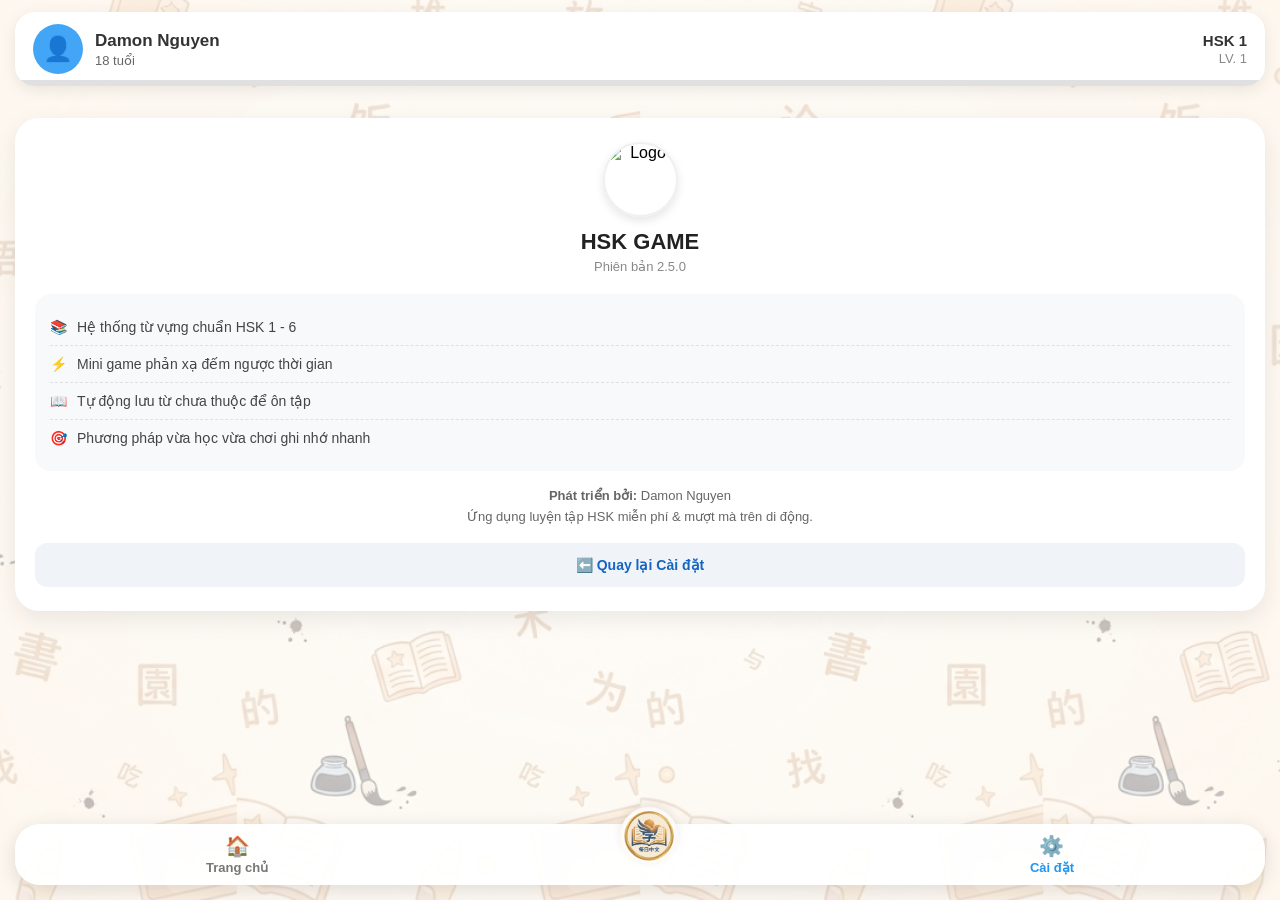
==== html/about.html @ dcf8053e "Add files via upload" ====
<!DOCTYPE html>
<html lang="vi">
<head>
    <meta charset="UTF-8">
    <meta name="viewport" content="width=device-width, initial-scale=1.0">
    <title>HSK Game - Giới Thiệu</title>
    <link rel="stylesheet" href="../css/style.css">
    <link rel="manifest" href="../manifest.json">
    <meta name="apple-mobile-web-app-capable" content="yes">
    <meta name="apple-mobile-web-app-status-bar-style" content="black-translucent">
    <meta name="apple-mobile-web-app-title" content="HSK Game">
    <link rel="apple-touch-icon" href="../pic/logo.png">
</head>
<body>

    <div class="header-fixed">
        <div class="profile">
            <div class="avatar">👤</div>
            <div class="info">
                <h3 id="playerName">Damon</h3>
                <p id="playerAge">23 tuổi</p>
            </div>
            <div class="player-status">
                <div id="currentHSK">HSK 4</div>
                <div id="playerRank">Đồng</div>
            </div>
        </div>
    </div>

    <div class="container">
        <div class="about-card">
            <div class="about-header">
                <img src="pic/logo.png" alt="Logo" class="about-logo">
                <h2 class="about-app-name">HSK GAME</h2>
                <p class="about-version">Phiên bản 2.5.0</p>
            </div>

            <div class="about-info-list">
                <div class="about-info-item">
                    <span>📚</span>
                    <span>Hệ thống từ vựng chuẩn HSK 1 - 6</span>
                </div>
                <div class="about-info-item">
                    <span>⚡</span>
                    <span>Mini game phản xạ đếm ngược thời gian</span>
                </div>
                <div class="about-info-item">
                    <span>📖</span>
                    <span>Tự động lưu từ chưa thuộc để ôn tập</span>
                </div>
                <div class="about-info-item">
                    <span>🎯</span>
                    <span>Phương pháp vừa học vừa chơi ghi nhớ nhanh</span>
                </div>
            </div>

            <div class="about-dev-info">
                <p><b>Phát triển bởi:</b> Damon Nguyen</p>
                <p>Ứng dụng luyện tập HSK miễn phí & mượt mà trên di động.</p>
            </div>

            <a href="setting.html" class="btn-about-link">⬅️ Quay lại Cài đặt</a>
        </div>
    </div>

    <div class="footer">
        <a href="../index.html" class="nav-btn">
            <span class="icon">🏠</span>
            Trang chủ
        </a>
        
        <a href="about.html" class="logo-btn">
            <img src="../pic/logo.png" alt="Logo">
        </a>

        <a href="setting.html" class="nav-btn active">
            <span class="icon">⚙️</span>
            Cài đặt
        </a>
    </div>

    <script src="../js/core.js"></script>
    <script src="../js/app.js"></script>
</body>
</html>
---- css/style.css ----
/* =========================================
   1. RESET & CẤU TRÚC CHUNG
   ========================================= */
* {
    margin: 0;
    padding: 0;
    box-sizing: border-box;
    font-family: Arial, sans-serif;
}

html, body {
    width: 100%;
    min-height: 100vh;
}

body {
    /* Đã sửa đường dẫn lùi 1 cấp để trỏ đúng vào thư mục pic/ */
    background-image: url("../pic/backgroundapp.png");
    background-size: cover;
    background-position: center;
    background-repeat: no-repeat;
    background-attachment: fixed;
}

.container {
    min-height: 100vh;
    padding: 0 15px;
    background: rgba(255, 255, 255, 0.65);
    padding-top: 118px; 
    padding-bottom: 100px;
}

.container.has-hsk {
    padding-top: 165px; 
}

/* =========================================
   2. HEADER & PROFILE 
   ========================================= */
.header-fixed {
    position: fixed;
    top: 12px; 
    left: 0;
    width: 100%;
    padding: 0 15px; 
    background: transparent; 
    z-index: 1000;
}

.profile {
    background: #ffffff;
    border-radius: 20px;
    padding: 12px 18px;
    display: flex;
    align-items: center;
    box-shadow: 0 4px 15px rgba(0, 0, 0, 0.08);
    width: 100%;
}

.avatar {
    width: 50px;
    height: 50px;
    border-radius: 50%;
    background: #42a5f5;
    display: flex;
    justify-content: center;
    align-items: center;
    font-size: 24px;
    color: white;
}

.info {
    flex: 1;
    margin-left: 12px;
}

.info h3 { font-size: 17px; color: #333; }
.info p { color: #666; font-size: 13px; margin-top: 2px; }
.player-status { text-align: right; }
#currentHSK { font-weight: bold; font-size: 15px; color: #333; }
#playerRank { color: #888; margin-top: 2px; font-size: 13px; }

/* =========================================
   3. THANH CHỌN HSK VUỐT NGANG
   ========================================= */
.hsk-fixed-wrapper {
    position: fixed;
    top: 92px; 
    left: 0;
    width: 100%;
    padding: 0 15px;
    background: transparent;
    z-index: 999;
}

.hsk-tabs {
    display: flex;
    overflow-x: auto;
    gap: 10px;
    padding-bottom: 5px;
}
.hsk-tabs::-webkit-scrollbar { display: none; }

.hsk-tab {
    min-width: 75px;
    text-align: center;
    padding: 8px 12px;
    border-radius: 20px;
    background: white;
    box-shadow: 0 2px 6px rgba(0, 0, 0, 0.1);
    font-weight: bold;
    flex-shrink: 0;
    color: #666;
    border: 1px solid #eee;
    font-size: 14px;
}
.active-tab { background: #42a5f5; color: white; border-color: #42a5f5; }
.locked-tab { opacity: 0.6; position: relative; }
.locked-tab::after { content: "🔒"; margin-left: 5px; }

/* =========================================
   4. THẺ CHỨC NĂNG TRANG CHỦ & GAME
   ========================================= */
.card {
    border-radius: 20px;
    padding: 20px;
    margin-bottom: 15px;
    color: white;
    font-size: 19px;
    font-weight: bold;
    box-shadow: 0 6px 15px rgba(0, 0, 0, 0.12);
    transition: transform 0.15s ease;
    text-decoration: none;
    display: block;
}
.card:active { transform: scale(0.97); }
.card span {
    display: block;
    margin-top: 4px;
    font-size: 13px;
    font-weight: normal;
    opacity: 0.9;
}

.blue { background: #42a5f5; }
.orange { background: #ffb74d; }
.green { background: #66bb6a; }
.purple { background: #ab47bc; }

/* =========================================
   5. TỪ VỰNG, ÔN TẬP & CÀI ĐẶT
   ========================================= */
.word-card {
    background: white;
    border-radius: 12px;
    padding: 12px;
    margin-bottom: 10px;
    box-shadow: 0 2px 5px rgba(0, 0, 0, 0.1);
}
.hanzi { font-size: 28px; font-weight: bold; }
.pinyin { color: #666; margin-top: 4px; }
.meaning { margin-top: 4px; }

.review-card {
    background: white;
    border-radius: 15px;
    padding: 15px;
    margin-bottom: 15px;
    box-shadow: 0 2px 8px rgba(0, 0, 0, 0.1);
}
.review-card h3 { font-size: 28px; margin-bottom: 5px; }

.dev-box {
    text-align: center;
    background: white;
    border-radius: 20px;
    padding: 20px;
    margin-top: 10px;
    box-shadow: 0 2px 8px rgba(0, 0, 0, 0.1);
}
.maintain-img { width: 160px; height: 160px; object-fit: contain; display: block; margin: 15px auto; }

/* =========================================
   6. FOOTER CỐ ĐỊNH & LOGO NỔI
   ========================================= */
.footer {
    position: fixed;
    left: 15px;
    right: 15px;
    bottom: 15px;
    background: rgba(255, 255, 255, 0.95);
    border-radius: 25px;
    display: flex;
    justify-content: space-around;
    align-items: center;
    padding: 10px 15px;
    box-shadow: 0 5px 20px rgba(0, 0, 0, 0.12);
    z-index: 1000;
}
.nav-btn {
    text-align: center;
    font-size: 13px;
    text-decoration: none;
    color: #777;
    display: flex;
    flex-direction: column;
    align-items: center;
    font-weight: bold;
}
.nav-btn .icon { font-size: 20px; margin-bottom: 2px; }
.nav-btn.active { color: #2196f3; }
.logo-btn {
    width: 58px;
    height: 58px;
    background: #ffffff;
    border-radius: 50%;
    display: flex;
    justify-content: center;
    align-items: center;
    margin-top: -38px; 
    box-shadow: 0 -4px 10px rgba(0, 0, 0, 0.08);
    border: 3px solid #fdfaf6;
    text-decoration: none;
}
.logo-btn img { width: 50px; height: 50px; border-radius: 50%; object-fit: cover; }

/* =========================================
   8. DÀNH RIÊNG CHO GAME CENTER
   ========================================= */
.game-banner {
    background: rgba(255, 255, 255, 0.9);
    border-radius: 20px;
    padding: 18px 20px;
    margin-bottom: 20px;
    box-shadow: 0 4px 15px rgba(0, 0, 0, 0.06);
    display: flex;
    align-items: center;
    justify-content: space-between;
    backdrop-filter: blur(5px);
}
.banner-text h2 { font-size: 18px; color: #222; display: flex; align-items: center; gap: 6px; }
.banner-text p { font-size: 13px; color: #666; margin-top: 4px; }
.banner-stat {
    background: #e3f2fd;
    color: #1976d2;
    padding: 8px 12px;
    border-radius: 12px;
    font-size: 12px;
    font-weight: bold;
    text-align: center;
    white-space: nowrap;
}

.game-item {
    position: relative;
    border-radius: 22px;
    padding: 20px;
    margin-bottom: 18px;
    color: white;
    box-shadow: 0 8px 20px rgba(0, 0, 0, 0.12);
    transition: all 0.2s ease;
    text-decoration: none;
    display: block;
    overflow: hidden;
}
.game-item:active { transform: scale(0.97); }

.game-badge {
    position: absolute;
    top: 15px;
    right: 15px;
    padding: 4px 10px;
    border-radius: 20px;
    font-size: 11px;
    font-weight: bold;
    letter-spacing: 0.5px;
    text-transform: uppercase;
}

/* Các loại Badge */
.badge-hot {
    background: #ff5252;
    color: white;
    box-shadow: 0 2px 8px rgba(255, 82, 82, 0.4);
    animation: pulse 1.8s infinite;
}
.badge-lock {
    background: rgba(0, 0, 0, 0.25);
    color: #fff;
    backdrop-filter: blur(4px);
}
.badge-new {
    background: #00e676;
    color: #000;
    box-shadow: 0 2px 10px rgba(0, 230, 118, 0.5);
    animation: pulse 1.8s infinite;
}
.badge-cyber {
    background: #00e5ff;
    color: #004d40;
    box-shadow: 0 2px 10px rgba(0, 229, 255, 0.5);
    animation: pulse 1.8s infinite;
}
.badge-danger {
    background: #d50000;
    color: white;
    box-shadow: 0 2px 10px rgba(213, 0, 0, 0.5);
    animation: pulse 2s infinite;
}

/* Sửa lỗi đè chữ: Đẩy tiêu đề cách xa thẻ Badge bên phải */
.game-header { 
    display: flex; 
    align-items: center; 
    gap: 12px; 
    margin-bottom: 8px; 
    padding-right: 105px; 
}
.game-icon { font-size: 32px; line-height: 1; }
.game-title { font-size: 20px; font-weight: bold; text-shadow: 0 2px 4px rgba(0,0,0,0.15); }
.game-desc { font-size: 13px; opacity: 0.92; line-height: 1.4; margin-bottom: 15px; padding-right: 20px; }

.game-action {
    display: inline-flex;
    align-items: center;
    gap: 6px;
    background: rgba(255, 255, 255, 0.25);
    padding: 8px 16px;
    border-radius: 12px;
    font-size: 13px;
    font-weight: bold;
    backdrop-filter: blur(4px);
    border: 1px solid rgba(255, 255, 255, 0.4);
}
.game-action.disabled { opacity: 0.7; }

/* Background các Game */
.bg-speed { background: linear-gradient(135deg, #2196f3 0%, #1565c0 100%); }
.bg-memory { background: linear-gradient(135deg, #ab47bc 0%, #7b1fa2 100%); opacity: 0.82; }
.bg-rain { background: linear-gradient(135deg, #26a69a 0%, #00695c 100%); opacity: 0.82; }
.bg-hunter { background: linear-gradient(135deg, #ff7043 0%, #d84315 100%); opacity: 0.82; }
.bg-assassin { 
    background: linear-gradient(135deg, #1a1a2e 0%, #b71c1c 100%); 
    border: 1px solid rgba(255, 255, 255, 0.1);
}
.assassin-btn {
    background: rgba(0, 0, 0, 0.3) !important;
    border: 1px solid rgba(255, 50, 50, 0.4) !important;
    color: #ffcccc !important;
}

@keyframes pulse {
    0% { transform: scale(1); }
    50% { transform: scale(1.08); }
    100% { transform: scale(1); }
}

/* =========================================
   9. GIAO DIỆN CHƠI GAME (game1.html & game2.html)
   ========================================= */
.setup-card {
    background: #ffffff;
    border-radius: 24px;
    padding: 22px 18px;
    box-shadow: 0 8px 25px rgba(0, 0, 0, 0.08);
}
.setup-header { text-align: center; margin-bottom: 20px; }
.setup-title {
    font-size: 22px;
    font-weight: bold;
    color: #1565c0;
    display: flex;
    align-items: center;
    justify-content: center;
    gap: 8px;
}
.setup-subtitle { font-size: 13px; color: #777; margin-top: 4px; }
.setup-group { margin-bottom: 18px; }
.setup-label {
    font-size: 14px;
    font-weight: bold;
    color: #444;
    margin-bottom: 8px;
    display: flex;
    align-items: center;
    gap: 6px;
}
.hsk-range-row { display: flex; align-items: center; gap: 10px; }
.hsk-range-row select {
    flex: 1; margin: 0; padding: 12px;
    border: 1px solid #e0e0e0; border-radius: 10px; background: #fdfdfd;
    font-size: 15px; font-weight: bold; color: #333;
    box-shadow: 0 2px 6px rgba(0,0,0,0.04);
}
.range-separator { font-size: 14px; font-weight: bold; color: #888; }
.setup-input-full {
    width: 100%; padding: 12px 15px;
    border: 1px solid #e0e0e0; border-radius: 10px; background: #fdfdfd;
    font-size: 15px; font-weight: bold; color: #333;
    box-shadow: 0 2px 6px rgba(0,0,0,0.04);
}
.mode-grid { display: flex; gap: 12px; }
.mode-card {
    flex: 1; background: #f8f9fa; border: 2px solid #e9ecef;
    border-radius: 18px; padding: 15px 10px; text-align: center;
    cursor: pointer; transition: all 0.2s ease;
}
.mode-card.active-easy {
    border-color: #4caf50 !important; background: #f1f8e9 !important;
    box-shadow: 0 4px 12px rgba(76, 175, 80, 0.15);
}
.mode-card.active-hard {
    border-color: #f44336 !important; background: #ffebee !important;
    box-shadow: 0 4px 12px rgba(244, 67, 54, 0.15);
}
.mode-card h4 { font-size: 15px; margin-bottom: 4px; }
.mode-card.easy-card h4 { color: #2e7d32; }
.mode-card.hard-card h4 { color: #c62828; }
.mode-card p { font-size: 11px; color: #777; margin-bottom: 8px; }
.mode-card select { width: 100%; padding: 8px; border: 1px solid #ddd; border-radius: 10px; font-size: 12px; margin: 0; background: #fff; }
/* Tùy chỉnh riêng cho ô chọn dạng đề ở Game 1 */
#gameModeType {
    cursor: pointer;
    font-weight: bold;
    color: #1565c0;
    background-color: #f0f4f8;
}

.btn-start-game {
    width: 100%; padding: 16px; border: none; border-radius: 16px;
    background: linear-gradient(135deg, #2196f3 0%, #1565c0 100%);
    color: white; font-size: 18px; font-weight: bold; letter-spacing: 0.5px;
    box-shadow: 0 6px 18px rgba(33, 150, 243, 0.35); cursor: pointer;
    transition: transform 0.15s ease; margin-top: 5px;
}
.btn-start-game:active { transform: scale(0.97); }

.game-play-box {
    background: #ffffff; border-radius: 24px; padding: 24px 18px;
    text-align: center; box-shadow: 0 8px 25px rgba(0, 0, 0, 0.08);
}
.timer-bar-container { background: #eee; height: 12px; border-radius: 6px; margin: 15px 0 8px 0; overflow: hidden; }
.timer-bar-fill { background: #4caf50; height: 100%; width: 100%; transition: width 1s linear; }
.hanzi-display { font-size: 58px; font-weight: bold; margin: 20px 0; color: #222; }

.options-grid { display: grid; grid-template-columns: 1fr 1fr; gap: 12px; }
.options-grid button {
    background: #fdfdfd; color: #333; border: 2px solid #e0e0e0;
    border-radius: 12px; padding: 16px 10px; font-size: 16px; font-weight: bold;
    transition: all 0.15s ease; box-shadow: 0 2px 6px rgba(0, 0, 0, 0.04);
}

.options-grid button:active { background: #e3f2fd; border-color: #2196f3; transform: scale(0.96); }

.btn-game-action {
    width: 100%; padding: 18px; font-size: 18px; font-weight: bold;
    border-radius: 16px; border: none; color: white; cursor: pointer;
    margin-bottom: 12px; transition: transform 0.15s;
}
.btn-game-action:active { transform: scale(0.97); }
.btn-replay { background: linear-gradient(135deg, #2196f3 0%, #1976d2 100%); box-shadow: 0 4px 15px rgba(33, 150, 243, 0.35); }
.btn-leave { background: linear-gradient(135deg, #ef5350 0%, #c62828 100%); box-shadow: 0 4px 15px rgba(239, 83, 80, 0.35); margin-bottom: 0; }

/* =========================================
   10. TRANG CÀI ĐẶT & GIỚI THIỆU 
   ========================================= */
.setting-card, .about-card { background: #ffffff; border-radius: 24px; padding: 24px 20px; box-shadow: 0 8px 25px rgba(0, 0, 0, 0.08); }
.setting-title, .about-title { font-size: 20px; font-weight: bold; color: #1565c0; text-align: center; margin-bottom: 20px; }
.setting-group { margin-bottom: 16px; }
.setting-group label { display: block; font-size: 14px; font-weight: bold; color: #444; margin-bottom: 6px; }
.setting-group input, .setting-group select {
    width: 100%; padding: 12px 15px; border: 1px solid #e0e0e0;
    border-radius: 10px; background: #fdfdfd; font-size: 15px;
    color: #333; box-sizing: border-box; box-shadow: 0 2px 6px rgba(0,0,0,0.04);
}
.btn-save-setting {
    width: 100%; padding: 16px; border: none; border-radius: 16px;
    background: linear-gradient(135deg, #4caf50 0%, #2e7d32 100%);
    color: white; font-size: 18px; font-weight: bold;
    box-shadow: 0 6px 18px rgba(76, 175, 80, 0.35); cursor: pointer; margin-top: 10px;
}
.btn-save-setting:active { transform: scale(0.97); }
.btn-about-link {
    display: block; width: 100%; padding: 14px; margin-top: 15px;
    border-radius: 12px; background: #f0f4f8; color: #1565c0;
    text-align: center; text-decoration: none; font-weight: bold;
    font-size: 14px; transition: background 0.2s;
}
.btn-about-link:active { background: #e1e8f0; }

.about-header { text-align: center; margin-bottom: 20px; }
.about-app-name { font-size: 22px; font-weight: bold; color: #222; margin-top: 10px; }
.about-version { font-size: 13px; color: #888; margin-top: 4px; }
.about-info-list { background: #f8f9fa; border-radius: 16px; padding: 15px; margin: 15px 0; }
.about-info-item { display: flex; align-items: center; gap: 10px; font-size: 14px; color: #444; padding: 10px 0; border-bottom: 1px dashed #e0e0e0; }
.about-info-item:last-child { border-bottom: none; }
.about-dev-info { text-align: center; font-size: 13px; color: #666; line-height: 1.6; margin-top: 15px; }
.about-logo { width: 75px !important; height: 75px !important; border-radius: 50%; object-fit: cover; display: block; margin: 0 auto 12px auto; box-shadow: 0 4px 10px rgba(0, 0, 0, 0.1); border: 2px solid #f0f0f0; }

/* =========================================
   11. TRANG ÔN TẬP (review.html)
   ========================================= */
.review-banner {
    background: rgba(255, 255, 255, 0.9); border-radius: 20px; padding: 16px 20px;
    margin-bottom: 20px; box-shadow: 0 4px 15px rgba(0, 0, 0, 0.06);
    display: flex; align-items: center; justify-content: space-between; backdrop-filter: blur(5px);
}
.review-banner-text h2 { font-size: 18px; color: #222; display: flex; align-items: center; gap: 6px; }
.review-banner-text p { font-size: 13px; color: #666; margin-top: 3px; }
.review-count-badge { background: #fff3e0; color: #e65100; padding: 8px 12px; border-radius: 12px; font-size: 13px; font-weight: bold; box-shadow: 0 2px 6px rgba(0, 0, 0, 0.04); white-space: nowrap; }

.review-word-card {
    background: #ffffff; border-radius: 20px; padding: 18px 20px; margin-bottom: 15px;
    box-shadow: 0 4px 15px rgba(0, 0, 0, 0.06); display: flex; align-items: center; justify-content: space-between; gap: 15px; transition: transform 0.15s ease;
}
.review-word-info { flex: 1; }
.review-word-info .hanzi { font-size: 30px; font-weight: bold; color: #222; line-height: 1.2; }
.review-word-info .pinyin { font-size: 15px; color: #1565c0; font-weight: bold; margin-top: 4px; }
.review-word-info .meaning { font-size: 14px; color: #555; margin-top: 4px; }
.btn-mastered {
    background: linear-gradient(135deg, #66bb6a 0%, #2e7d32 100%); color: white;
    border: none; padding: 12px 18px; border-radius: 12px; font-size: 13px;
    font-weight: bold; box-shadow: 0 4px 12px rgba(76, 175, 80, 0.3); cursor: pointer; white-space: nowrap; transition: transform 0.15s ease;
}
.btn-mastered:active { transform: scale(0.95); }

.review-empty-box { text-align: center; background: #ffffff; border-radius: 24px; padding: 40px 20px; box-shadow: 0 8px 25px rgba(0, 0, 0, 0.08); margin-top: 10px; }
.review-empty-icon { font-size: 55px; margin-bottom: 12px; }
.review-empty-title { font-size: 20px; font-weight: bold; color: #2e7d32; margin-bottom: 8px; }
.review-empty-desc { font-size: 14px; color: #666; line-height: 1.5; }

/* =========================================
   12. TRANG NGỮ PHÁP (gramma.html)
   ========================================= */
.dev-box h2 { font-size: 20px; color: #333; margin-top: 10px; }
.dev-box p { margin-top: 10px; color: #666; font-size: 14px; line-height: 1.5; }

/* =========================================
   13. DÀNH RIÊNG CHO GAME 1 & GAME 2
   ========================================= */
.btn-option-correct {
    background: #e8f5e9 !important; border-color: #4caf50 !important;
    color: #2e7d32 !important; box-shadow: 0 0 10px rgba(76, 175, 80, 0.4) !important;
}
.btn-option-wrong {
    background: #ffebee !important; border-color: #f44336 !important;
    color: #c62828 !important; box-shadow: 0 0 10px rgba(244, 67, 54, 0.4) !important;
}
.btn-option-disabled { pointer-events: none; opacity: 0.8; }

.g1-history-list, .g2-history-list {
    max-height: 250px; overflow-y: auto; text-align: left;
    margin-top: 15px; padding-right: 5px; border-top: 2px dashed #eee; padding-top: 15px;
}
.g1-history-list::-webkit-scrollbar, .g2-history-list::-webkit-scrollbar { width: 5px; }
.g1-history-list::-webkit-scrollbar-thumb, .g2-history-list::-webkit-scrollbar-thumb { background: #ccc; border-radius: 10px; }

.g1-history-item, .g2-history-item {
    background: #f8f9fa; border-radius: 12px; padding: 12px 15px;
    margin-bottom: 10px; border-left: 5px solid #ddd; box-shadow: 0 2px 5px rgba(0,0,0,0.05);
}
.g1-history-item.correct, .g2-history-item.correct { border-left-color: #4caf50; }
.g1-history-item.wrong, .g2-history-item.wrong { border-left-color: #f44336; }
.g1-history-hanzi, .g2-history-hanzi { font-size: 20px; font-weight: bold; color: #333; margin-bottom: 4px; }
.g1-history-detail, .g2-history-detail { font-size: 13px; color: #666; line-height: 1.5; }
.g1-highlight-correct, .g2-highlight-correct { color: #2e7d32; font-weight: bold; }
.g1-highlight-wrong, .g2-highlight-wrong { color: #c62828; font-weight: bold; }

/* =========================================
   14. DÀNH RIÊNG CHO GAME 3 (TYPING GAME)
   ========================================= */
.typing-input {
    width: 100%;
    padding: 22px 20px; 
    font-size: 26px; 
    text-align: center;
    border: 4px solid #e0e0e0;
    border-radius: 18px;
    background: #fdfdfd;
    color: #333;
    font-weight: bold;
    outline: none;
    transition: all 0.3s ease;
    box-shadow: inset 0 2px 5px rgba(0,0,0,0.05);
}

.typing-input:focus {
    border-color: #00695c;
    box-shadow: 0 0 12px rgba(0, 105, 92, 0.2);
}

.typing-input.error {
    border-color: #f44336;
    background: #ffebee;
    color: #c62828;
}

.typing-input.success {
    border-color: #4caf50;
    background: #e8f5e9;
    color: #2e7d32;
}

.g3-history-list {
    max-height: 250px; overflow-y: auto; text-align: left;
    margin-top: 15px; padding-right: 5px; border-top: 2px dashed #eee; padding-top: 15px;
}
.g3-history-list::-webkit-scrollbar { width: 5px; }
.g3-history-list::-webkit-scrollbar-thumb { background: #00695c; border-radius: 10px; }

.g3-history-item {
    background: #f8f9fa; border-radius: 12px; padding: 12px 15px;
    margin-bottom: 10px; border-left: 5px solid #f44336; 
    box-shadow: 0 2px 5px rgba(0,0,0,0.05);
}
.g3-history-hanzi { font-size: 20px; font-weight: bold; color: #333; margin-bottom: 4px; }
.g3-history-detail { font-size: 13px; color: #666; line-height: 1.5; }
.g3-highlight-correct { color: #00695c; font-weight: bold; }
.g3-highlight-wrong { color: #c62828; font-weight: bold; }

/* =========================================
   15. DÀNH RIÊNG CHO GAME 4 (PHẪU THUẬT TRI THỨC)
   ========================================= */
.surgery-clue-box {
    background: #e0f2f1;
    border: 2px dashed #80cbc4;
    border-radius: 16px;
    padding: 15px;
    margin-bottom: 15px;
    text-align: center;
}

.surgery-slots-container {
    display: flex;
    justify-content: center;
    gap: 12px;
    min-height: 75px;
    background: #f5f5f5;
    border: 3px solid #ccc;
    border-radius: 16px;
    padding: 10px;
    align-items: center;
    margin-bottom: 15px;
}

.surgery-slot {
    width: 55px;
    height: 55px;
    background: #ffffff;
    border: 2px dashed #00897b;
    border-radius: 12px;
    display: flex;
    justify-content: center;
    align-items: center;
    font-size: 28px;
    font-weight: bold;
    color: #004d40;
    cursor: pointer;
    box-shadow: inset 0 2px 4px rgba(0,0,0,0.05);
}

.surgery-slot.filled {
    border-style: solid;
    border-color: #00695c;
    background: #e0f2f1;
}

.surgery-tray-label {
    font-size: 13px;
    font-weight: bold;
    color: #555;
    margin-bottom: 8px;
    text-align: left;
}

/* KHAY DỤNG CỤ: 3 HÀNG, MỖI HÀNG 5 CỘT (TỔNG 15 Ô) */
.surgery-tray {
    display: grid;
    grid-template-columns: repeat(5, 1fr); 
    grid-template-rows: repeat(3, auto);   
    gap: 8px;
    background: #fafafa;
    border: 2px solid #e0e0e0;
    border-radius: 16px;
    padding: 12px;
    margin-bottom: 15px;
}

.surgery-piece {
    aspect-ratio: 1; 
    width: 100%;
    background: #ffffff;
    border: 2px solid #b2dfdb;
    border-radius: 10px;
    display: flex;
    justify-content: center;
    align-items: center;
    font-size: 24px;
    font-weight: bold;
    color: #00695c;
    cursor: pointer;
    box-shadow: 0 2px 4px rgba(0,0,0,0.08);
    transition: all 0.15s ease;
}

.surgery-piece:active {
    transform: scale(0.92);
    background: #e0f2f1;
}

.surgery-piece.used {
    opacity: 0.3;
    pointer-events: none;
    background: #eee;
    border-color: #ddd;
}

.g4-history-list {
    max-height: 250px; overflow-y: auto; text-align: left;
    margin-top: 15px; padding-right: 5px; border-top: 2px dashed #eee; padding-top: 15px;
}

.g4-history-item {
    background: #f8f9fa; border-radius: 12px; padding: 12px 15px; margin-bottom: 10px;
    border-left: 5px solid #f44336; box-shadow: 0 2px 5px rgba(0,0,0,0.05);
}

/* =========================================
   16. DÀNH RIÊNG CHO FLASHCARD
   ========================================= */
.flashcard-box {
    background: #ffffff;
    border-radius: 24px;
    padding: 40px 20px;
    min-height: 280px;
    display: flex;
    flex-direction: column;
    justify-content: center;
    align-items: center;
    box-shadow: 0 10px 30px rgba(0, 0, 0, 0.08);
    cursor: pointer;
    border: 2px solid #e0e0e0;
    transition: transform 0.2s ease, border-color 0.2s ease;
    user-select: none;
}
.flashcard-box:active { transform: scale(0.98); }
.fc-hanzi { font-size: 65px; font-weight: bold; color: #222; }
.fc-pinyin { font-size: 22px; color: #1565c0; font-weight: bold; }
.fc-meaning { font-size: 18px; color: #555; }

.fc-btn {
    flex: 1;
    padding: 16px;
    border-radius: 16px;
    font-size: 16px;
    font-weight: bold;
    cursor: pointer;
    border: none;
    box-shadow: 0 4px 12px rgba(0,0,0,0.1);
    transition: transform 0.15s;
}
.fc-btn:active { transform: scale(0.95); }
.fc-btn-left { background: #ffebee; color: #c62828; border: 1px solid #ffcdd2; }
.fc-btn-right { background: #e8f5e9; color: #2e7d32; border: 1px solid #c8e6c9; }

/* =========================================
   17. HỆ THỐNG LEVEL & THANH EXP (HEADER)
   ========================================= */
/* Biến khung profile thành dạng relative để neo thanh exp ở đáy */
.profile {
    position: relative;
    overflow: hidden;
    cursor: pointer;
}

/* Thanh EXP chạy dọc viền dưới của khung Profile */
.exp-bar-container {
    position: absolute;
    bottom: 0;
    left: 0;
    width: 100%;
    height: 6px;
    background: #e0e0e0;
    cursor: pointer;
}

.exp-bar-fill {
    height: 100%;
    background: linear-gradient(90deg, #4caf50 0%, #81c784 100%);
    width: 0%;
    transition: width 0.4s ease;
}

/* Popup hiển thị chi tiết EXP khi chạm vào Header */
#expPopupToast {
    position: fixed;
    top: 85px;
    left: 50%;
    transform: translateX(-50%) translateY(-10px);
    background: rgba(33, 33, 33, 0.92);
    color: white;
    padding: 8px 16px;
    border-radius: 20px;
    font-size: 13px;
    font-weight: bold;
    z-index: 9999;
    box-shadow: 0 4px 15px rgba(0,0,0,0.2);
    backdrop-filter: blur(5px);
    opacity: 0;
    pointer-events: none;
    transition: all 0.3s ease;
    white-space: nowrap;
}

#expPopupToast.show {
    opacity: 1;
    transform: translateX(-50%) translateY(0);
}
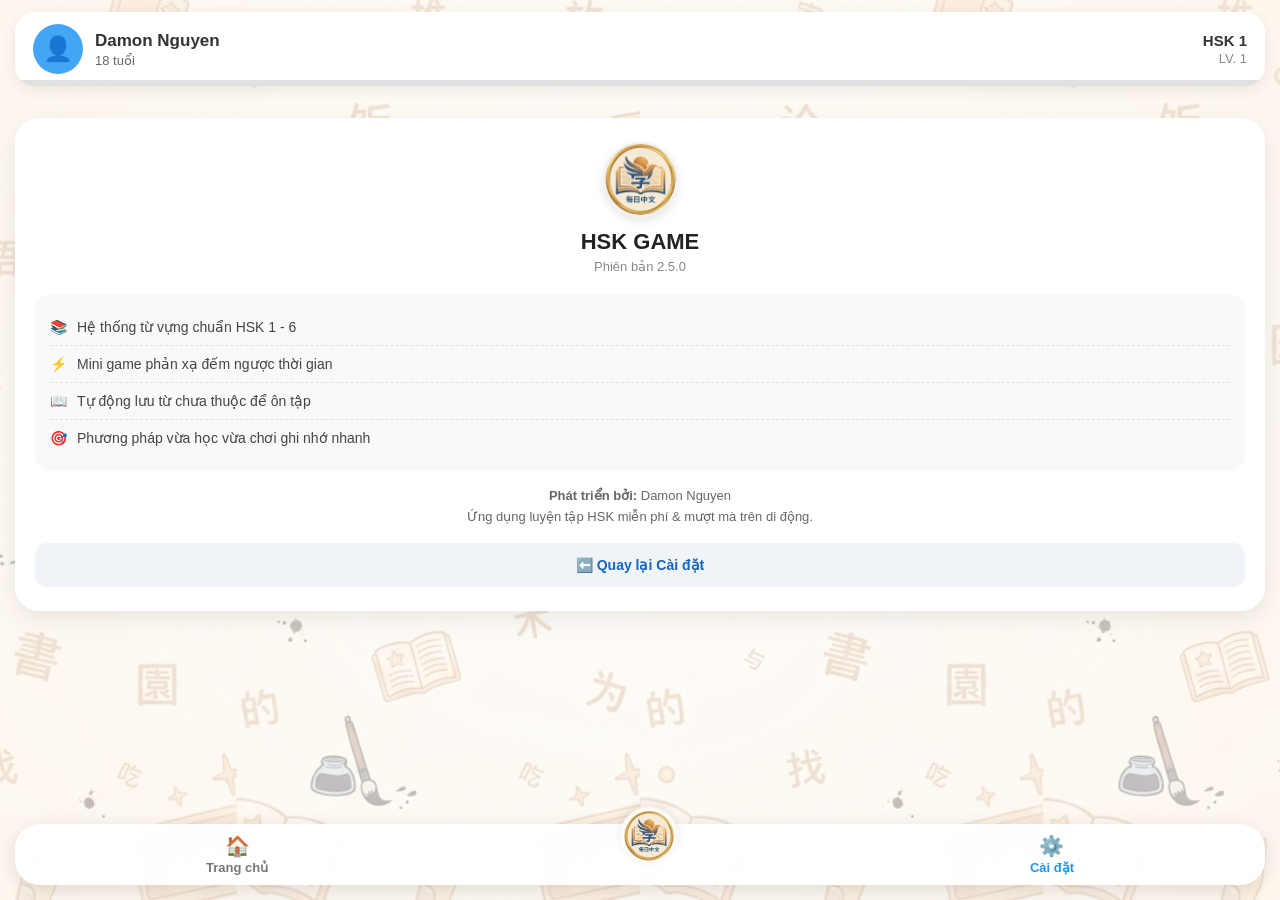
==== commit 04be459e: "Update about.html" ====
--- a/html/about.html
+++ b/html/about.html
@@ -30,7 +30,7 @@
     <div class="container">
         <div class="about-card">
             <div class="about-header">
-                <img src="pic/logo.png" alt="Logo" class="about-logo">
+                <img src="../pic/logo.png" alt="Logo" class="about-logo">
                 <h2 class="about-app-name">HSK GAME</h2>
                 <p class="about-version">Phiên bản 2.5.0</p>
             </div>
